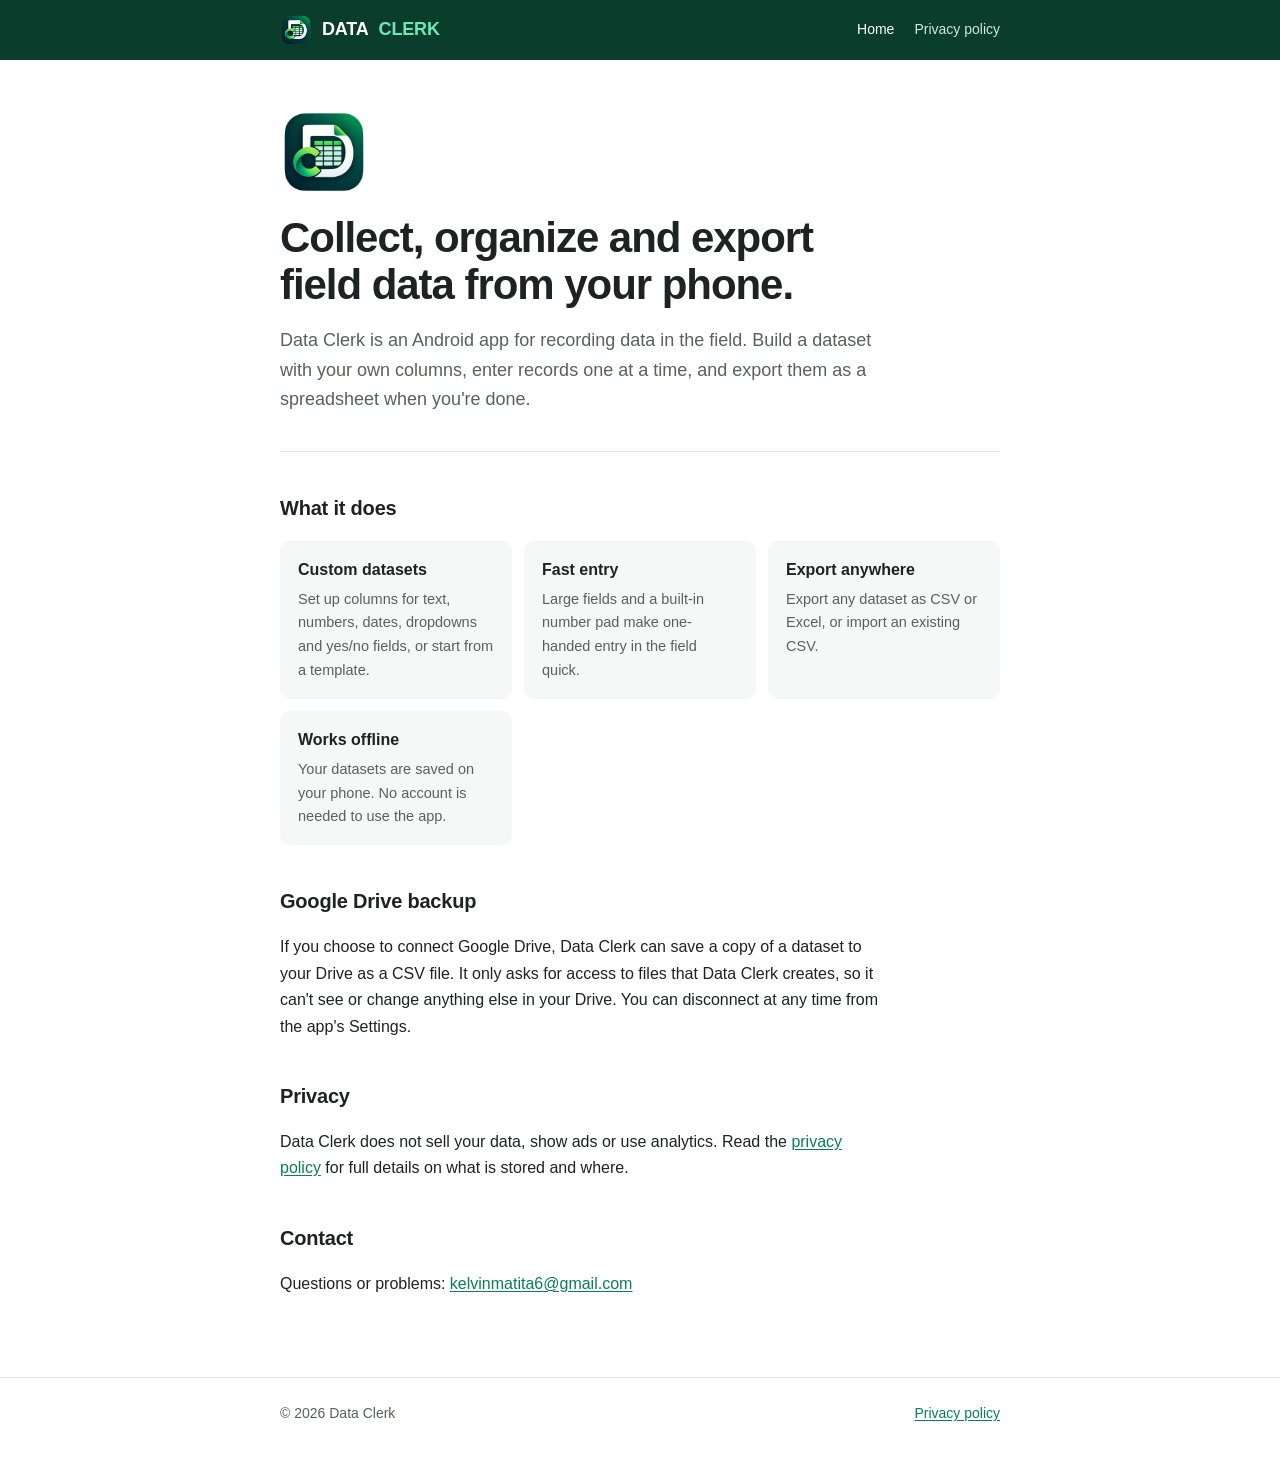
==== index.html @ 964c5aec "Add files via upload" ====
<!doctype html>
<html lang="en">
<head>
  <meta charset="utf-8">
  <meta name="viewport" content="width=device-width, initial-scale=1">
  <title>Data Clerk</title>
  <meta name="description" content="Data Clerk is an Android app for collecting and organizing field data in custom datasets, with CSV export and optional Google Drive backup.">
  <link rel="icon" type="image/png" href="logo-120.png">
  <link rel="stylesheet" href="style.css">
</head>
<body>
  <header class="top">
    <div class="wrap">
      <a class="brand" href="./"><img src="logo-120.png" alt="">DATA<span>CLERK</span></a>
      <nav><a href="./" aria-current="page">Home</a><a href="privacy.html">Privacy policy</a></nav>
    </div>
  </header>

  <main class="wrap">
    <section class="hero">
      <img src="logo-256.png" alt="Data Clerk logo" width="88" height="88">
      <h1>Collect, organize and export field data from your phone.</h1>
      <p class="lede">Data Clerk is an Android app for recording data in the field. Build a dataset with your own columns, enter records one at a time, and export them as a spreadsheet when you're done.</p>
    </section>

    <h2>What it does</h2>
    <div class="features">
      <div><strong>Custom datasets</strong><p>Set up columns for text, numbers, dates, dropdowns and yes/no fields, or start from a template.</p></div>
      <div><strong>Fast entry</strong><p>Large fields and a built-in number pad make one-handed entry in the field quick.</p></div>
      <div><strong>Export anywhere</strong><p>Export any dataset as CSV or Excel, or import an existing CSV.</p></div>
      <div><strong>Works offline</strong><p>Your datasets are saved on your phone. No account is needed to use the app.</p></div>
    </div>

    <h2>Google Drive backup</h2>
    <p>If you choose to connect Google Drive, Data Clerk can save a copy of a dataset to your Drive as a CSV file. It only asks for access to files that Data Clerk creates, so it can't see or change anything else in your Drive. You can disconnect at any time from the app's Settings.</p>

    <h2>Privacy</h2>
    <p>Data Clerk does not sell your data, show ads or use analytics. Read the <a href="privacy.html">privacy policy</a> for full details on what is stored and where.</p>

    <h2>Contact</h2>
    <p>Questions or problems: <a href="mailto:kelvinmatita6@gmail.com">kelvinmatita6@gmail.com</a></p>
  </main>

  <footer>
    <div class="wrap"><span>© 2026 Data Clerk</span><a href="privacy.html">Privacy policy</a></div>
  </footer>
</body>
</html>
---- style.css ----
/* Data Clerk site: matches the app's green / white palette. Single column, document-like. */
:root {
  --bg: #ffffff;
  --surface: #f6f8f7;
  --line: #e4e9e6;
  --ink: #1c2320;
  --ink-2: #56625b;
  --green: #0a7d55;
  --green-deep: #0b3d2c;
  --green-soft: #e3f5ec;
  --mint: #6ee7b7;
  --font: 'Inter', -apple-system, BlinkMacSystemFont, 'Segoe UI', Roboto, sans-serif;
  color-scheme: light;
}
@media (prefers-color-scheme: dark) {
  :root {
    --bg: #151a1d; --surface: #1d2327; --line: #2b3338;
    --ink: #f4f7f6; --ink-2: #b3bec0;
    --green: #34d399; --green-soft: #173a2e;
    color-scheme: dark;
  }
}
* { box-sizing: border-box; }
html { -webkit-text-size-adjust: 100%; }
body { margin: 0; background: var(--bg); color: var(--ink); font: 16px/1.65 var(--font); -webkit-font-smoothing: antialiased; }
a { color: var(--green); text-underline-offset: 2px; }
a:focus-visible { outline: 2px solid var(--green); outline-offset: 2px; border-radius: 3px; }
img { max-width: 100%; height: auto; }

.top { background: var(--green-deep); color: #fff; }
.top .wrap { display: flex; align-items: center; justify-content: space-between; gap: 16px; padding-block: 14px; flex-wrap: wrap; }
.brand { display: flex; align-items: center; gap: 10px; color: #fff; text-decoration: none; font-weight: 700; letter-spacing: -.01em; font-size: 18px; }
.brand img { width: 32px; height: 32px; border-radius: 8px; }
.brand span { color: var(--mint); }
.top nav { display: flex; gap: 20px; font-size: 14px; }
.top nav a { color: #cfe8dc; text-decoration: none; }
.top nav a:hover, .top nav a[aria-current] { color: #fff; }

.wrap { max-width: 760px; margin: 0 auto; padding-inline: 20px; }
main { padding-block: 48px 64px; }

.hero { display: grid; gap: 18px; padding-bottom: 36px; border-bottom: 1px solid var(--line); }
.hero img { width: 88px; height: 88px; border-radius: 20px; }
h1 { font-size: clamp(30px, 6vw, 42px); line-height: 1.12; letter-spacing: -.025em; margin: 0; text-wrap: balance; }
.lede { font-size: 18px; color: var(--ink-2); margin: 0; max-width: 60ch; }

h2 { font-size: 20px; letter-spacing: -.01em; margin: 40px 0 10px; }
h3 { font-size: 16px; margin: 24px 0 6px; }
p, li { max-width: 68ch; }
ul { padding-left: 20px; }
li + li { margin-top: 6px; }

.features { display: grid; grid-template-columns: repeat(auto-fit, minmax(210px, 1fr)); gap: 12px; margin-top: 16px; }
.features div { background: var(--surface); border-radius: 10px; padding: 16px 18px; }
.features strong { display: block; margin-bottom: 4px; }
.features p { margin: 0; font-size: 14.5px; color: var(--ink-2); }

.note { background: var(--green-soft); border-radius: 10px; padding: 16px 18px; margin-top: 20px; }
.note p { margin: 0; }
.meta { color: var(--ink-2); font-size: 14px; margin: 0; }

.data-table { width: 100%; border-collapse: collapse; font-size: 15px; margin-top: 12px; }
.table-scroll { overflow-x: auto; }
.data-table th, .data-table td { text-align: left; vertical-align: top; padding: 10px 12px 10px 0; border-bottom: 1px solid var(--line); }
.data-table th { font-size: 12px; text-transform: uppercase; letter-spacing: .06em; color: var(--ink-2); font-weight: 600; }

footer { border-top: 1px solid var(--line); padding-block: 24px 40px; color: var(--ink-2); font-size: 14px; }
footer .wrap { display: flex; justify-content: space-between; gap: 12px; flex-wrap: wrap; }
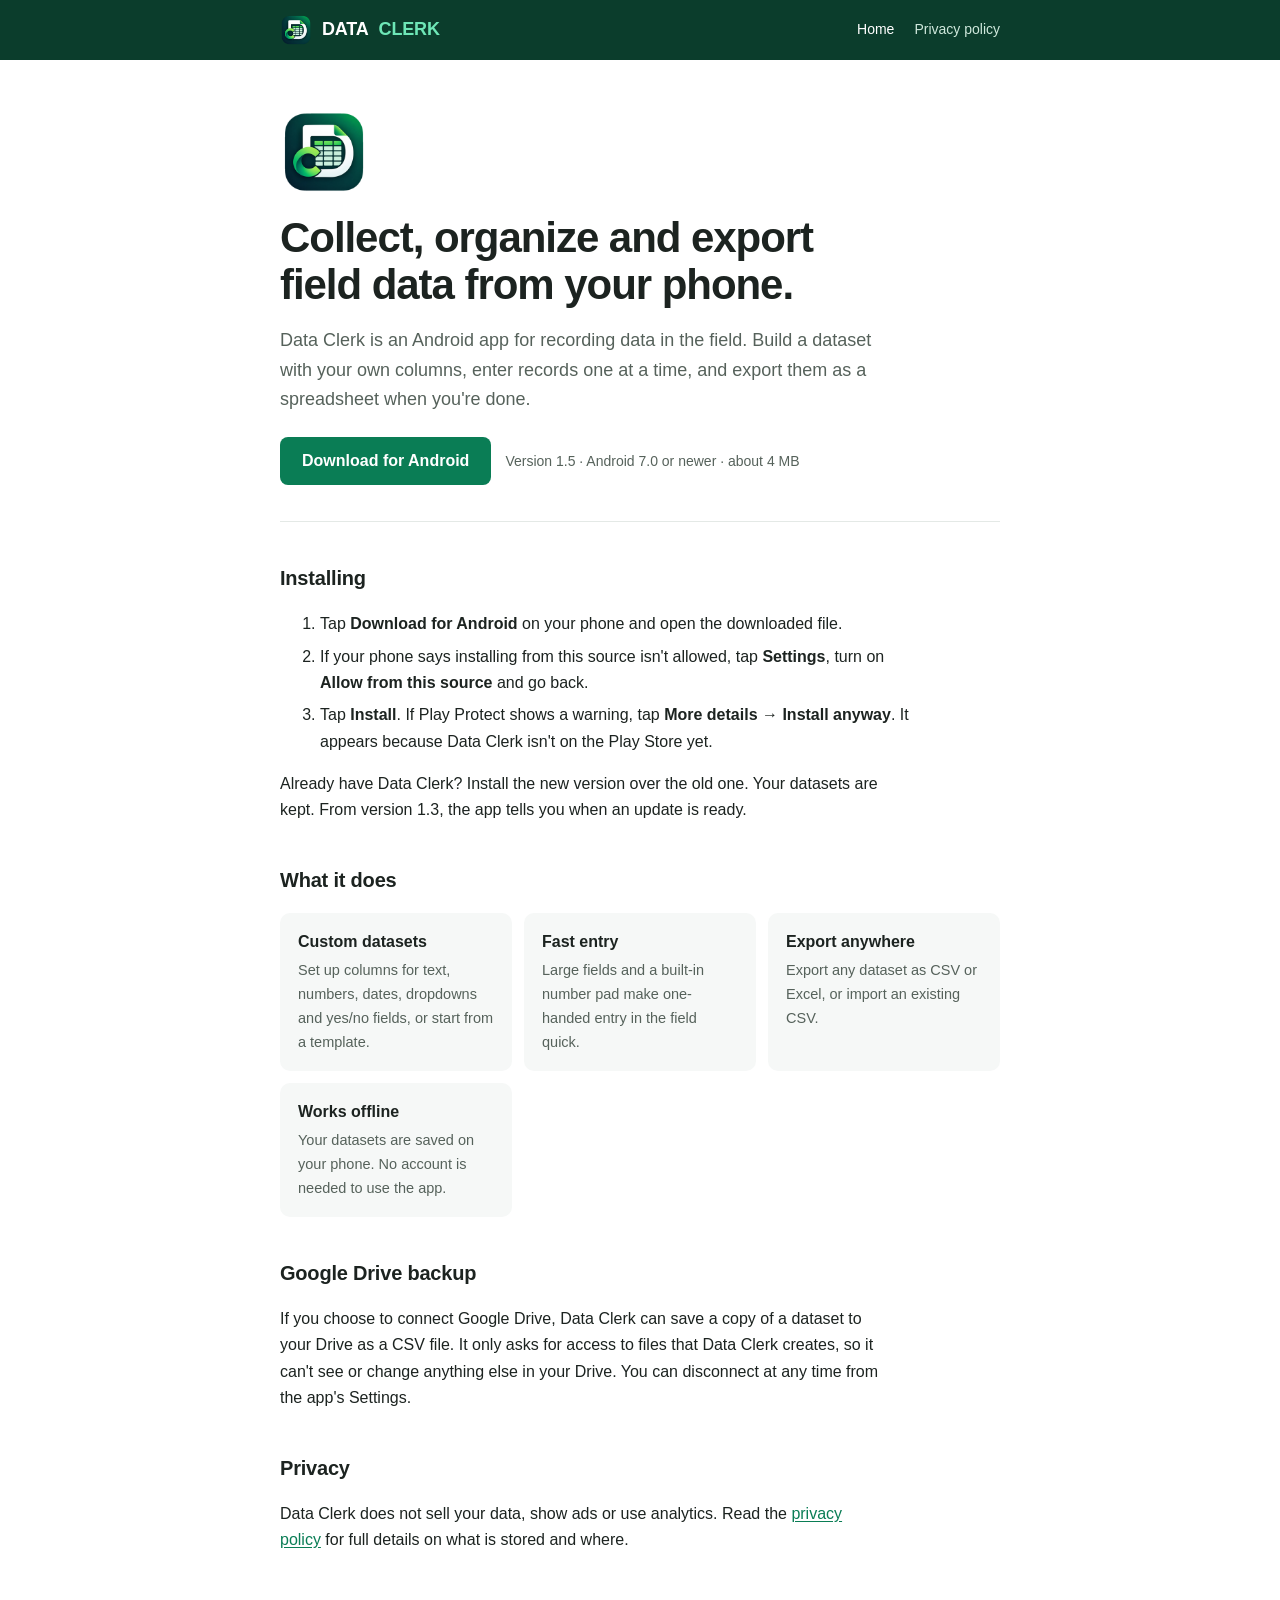
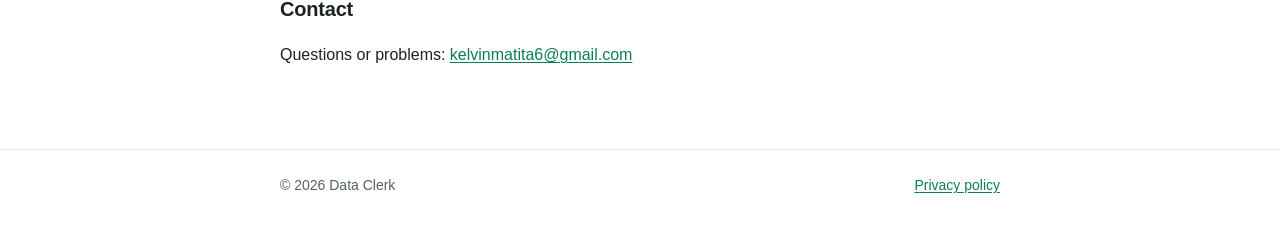
==== commit a00c7e6f: "Add files via upload" ====
--- a/index.html
+++ b/index.html
@@ -21,7 +21,19 @@
       <img src="logo-256.png" alt="Data Clerk logo" width="88" height="88">
       <h1>Collect, organize and export field data from your phone.</h1>
       <p class="lede">Data Clerk is an Android app for recording data in the field. Build a dataset with your own columns, enter records one at a time, and export them as a spreadsheet when you're done.</p>
+      <div class="download">
+        <a class="btn-download" href="DataClerk.apk">Download for Android</a>
+        <span class="meta">Version 1.5 · Android 7.0 or newer · about 4 MB</span>
+      </div>
     </section>
+
+    <h2>Installing</h2>
+    <ol>
+      <li>Tap <strong>Download for Android</strong> on your phone and open the downloaded file.</li>
+      <li>If your phone says installing from this source isn't allowed, tap <strong>Settings</strong>, turn on <strong>Allow from this source</strong> and go back.</li>
+      <li>Tap <strong>Install</strong>. If Play Protect shows a warning, tap <strong>More details → Install anyway</strong>. It appears because Data Clerk isn't on the Play Store yet.</li>
+    </ol>
+    <p>Already have Data Clerk? Install the new version over the old one. Your datasets are kept. From version 1.3, the app tells you when an update is ready.</p>
 
     <h2>What it does</h2>
     <div class="features">
--- a/style.css
+++ b/style.css
@@ -55,7 +55,12 @@
 .features strong { display: block; margin-bottom: 4px; }
 .features p { margin: 0; font-size: 14.5px; color: var(--ink-2); }
 
-.note { background: var(--green-soft); border-radius: 10px; padding: 16px 18px; margin-top: 20px; }
+.download { display: flex; align-items: center; gap: 14px; flex-wrap: wrap; margin-top: 4px; }
+.btn-download { display: inline-flex; align-items: center; min-height: 48px; padding: 0 22px; border-radius: 8px; background: #0a7d55; color: #fff; font-weight: 600; text-decoration: none; }
+.btn-download:hover { background: #075f41; }
+@media (prefers-color-scheme: dark) { .btn-download { background: var(--green); color: #04261a; } .btn-download:hover { background: var(--mint); } }
+
+.note {background: var(--green-soft); border-radius: 10px; padding: 16px 18px; margin-top: 20px; }
 .note p { margin: 0; }
 .meta { color: var(--ink-2); font-size: 14px; margin: 0; }
 
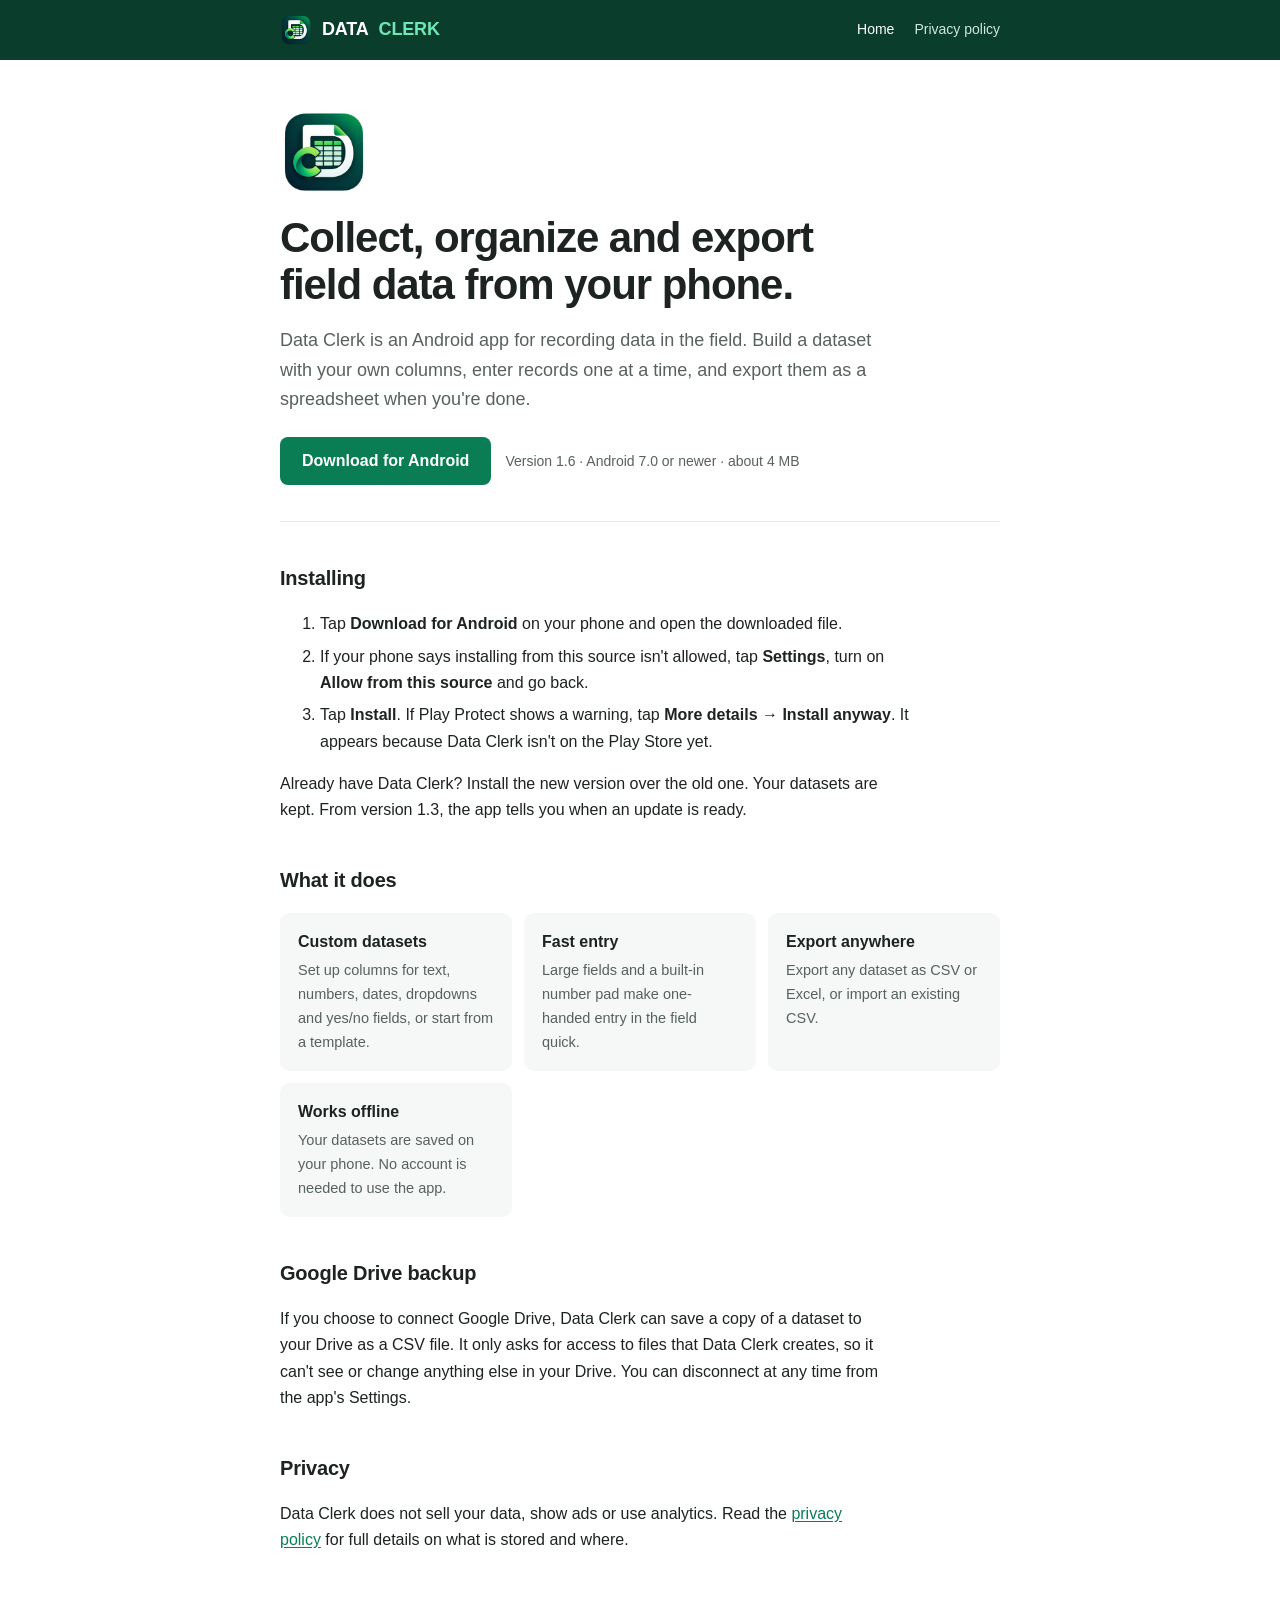
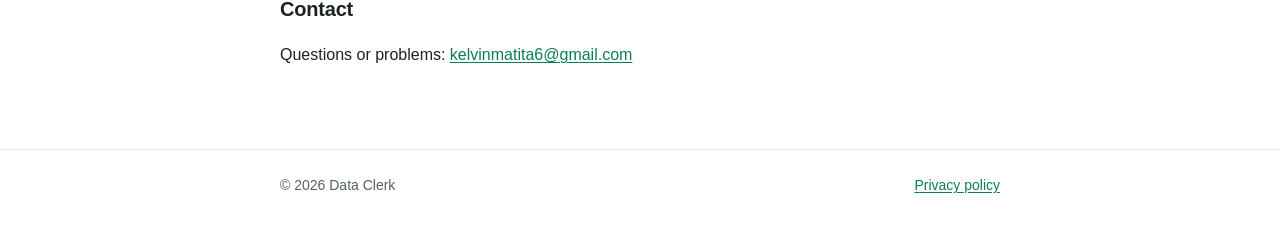
==== commit 409dabb4: "Add files via upload" ====
--- a/index.html
+++ b/index.html
@@ -23,7 +23,7 @@
       <p class="lede">Data Clerk is an Android app for recording data in the field. Build a dataset with your own columns, enter records one at a time, and export them as a spreadsheet when you're done.</p>
       <div class="download">
         <a class="btn-download" href="DataClerk.apk">Download for Android</a>
-        <span class="meta">Version 1.5 · Android 7.0 or newer · about 4 MB</span>
+        <span class="meta">Version 1.6 · Android 7.0 or newer · about 4 MB</span>
       </div>
     </section>
 
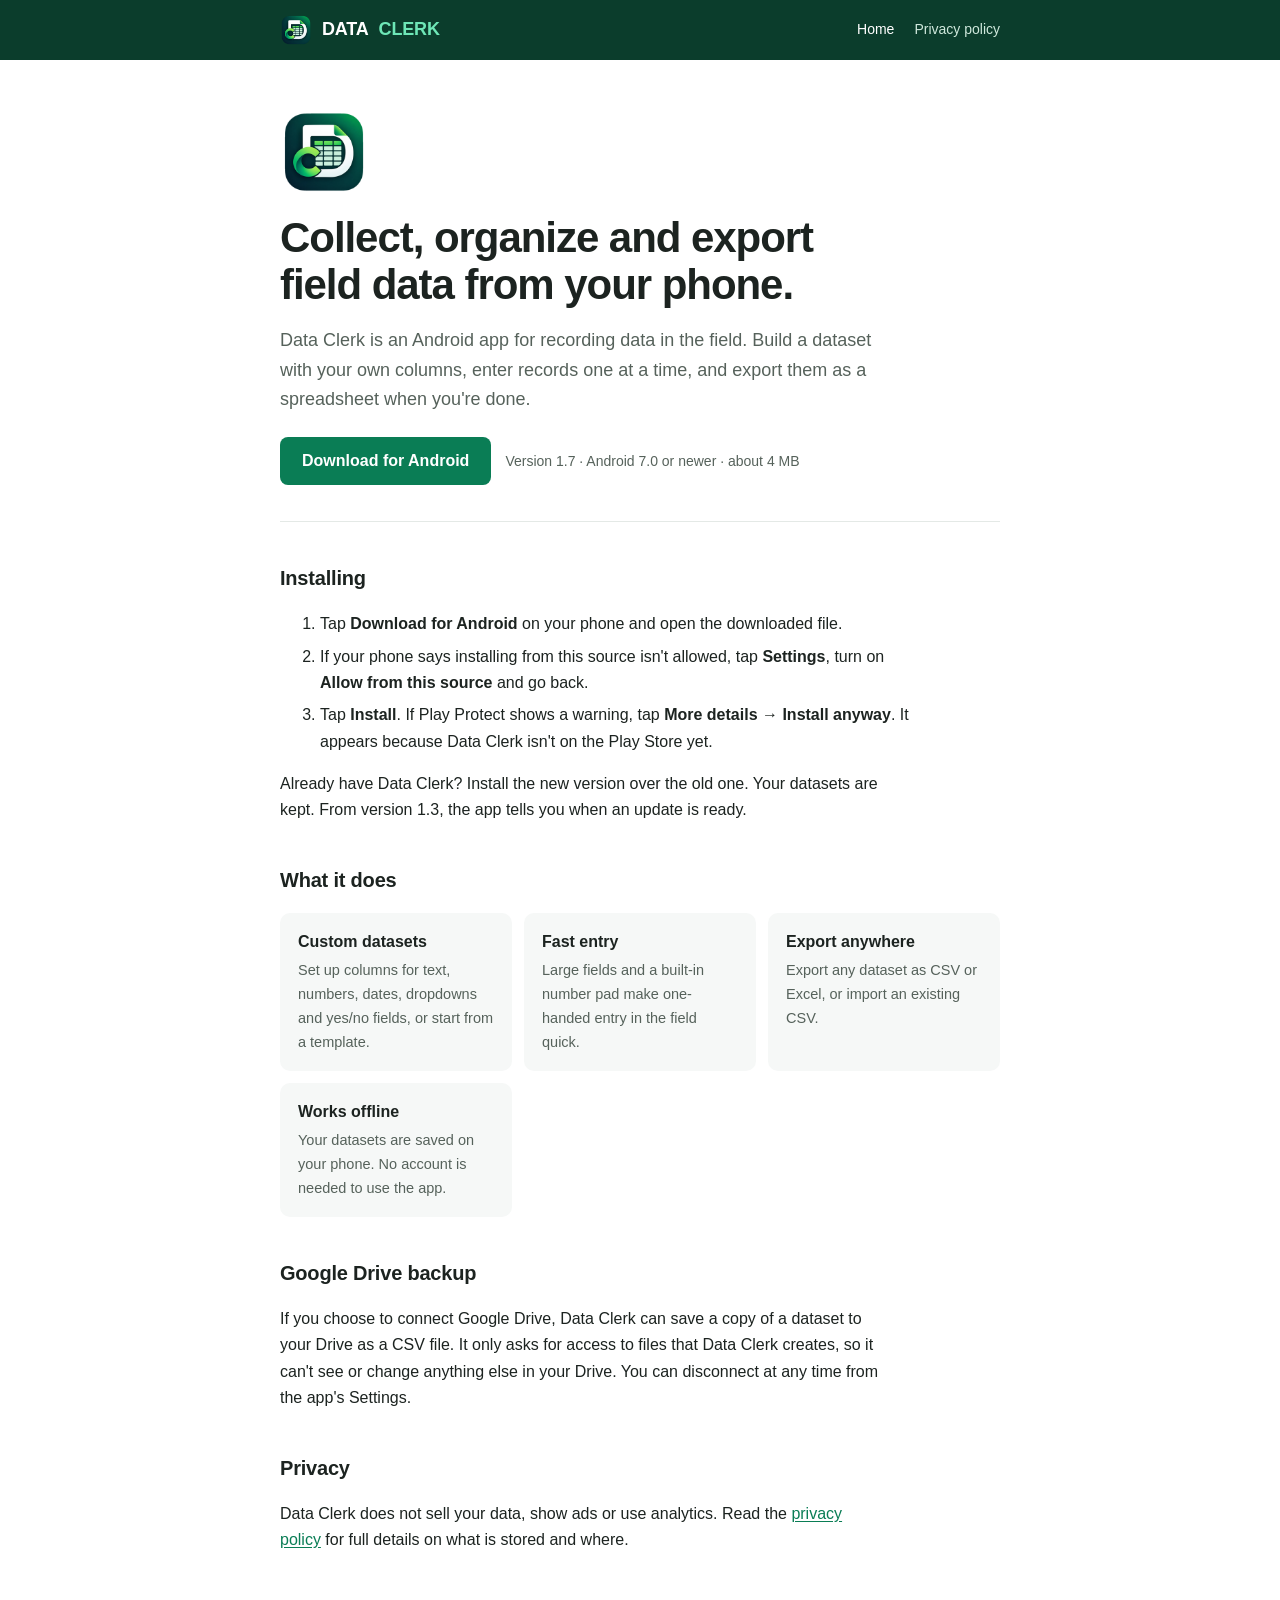
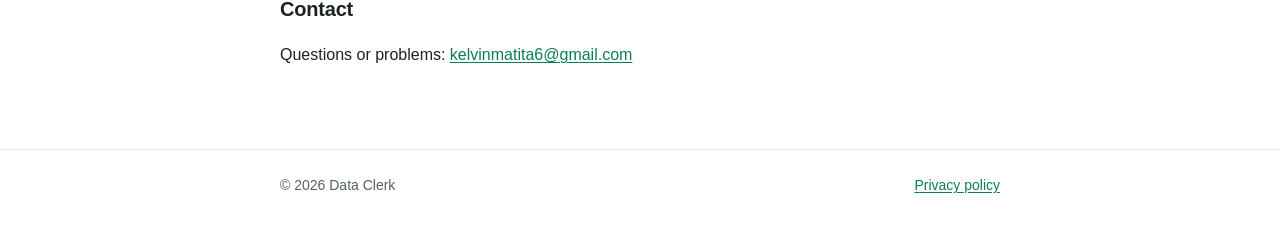
==== commit a467ea4e: "Add files via upload" ====
--- a/index.html
+++ b/index.html
@@ -23,7 +23,7 @@
       <p class="lede">Data Clerk is an Android app for recording data in the field. Build a dataset with your own columns, enter records one at a time, and export them as a spreadsheet when you're done.</p>
       <div class="download">
         <a class="btn-download" href="DataClerk.apk">Download for Android</a>
-        <span class="meta">Version 1.6 · Android 7.0 or newer · about 4 MB</span>
+        <span class="meta">Version 1.7 · Android 7.0 or newer · about 4 MB</span>
       </div>
     </section>
 
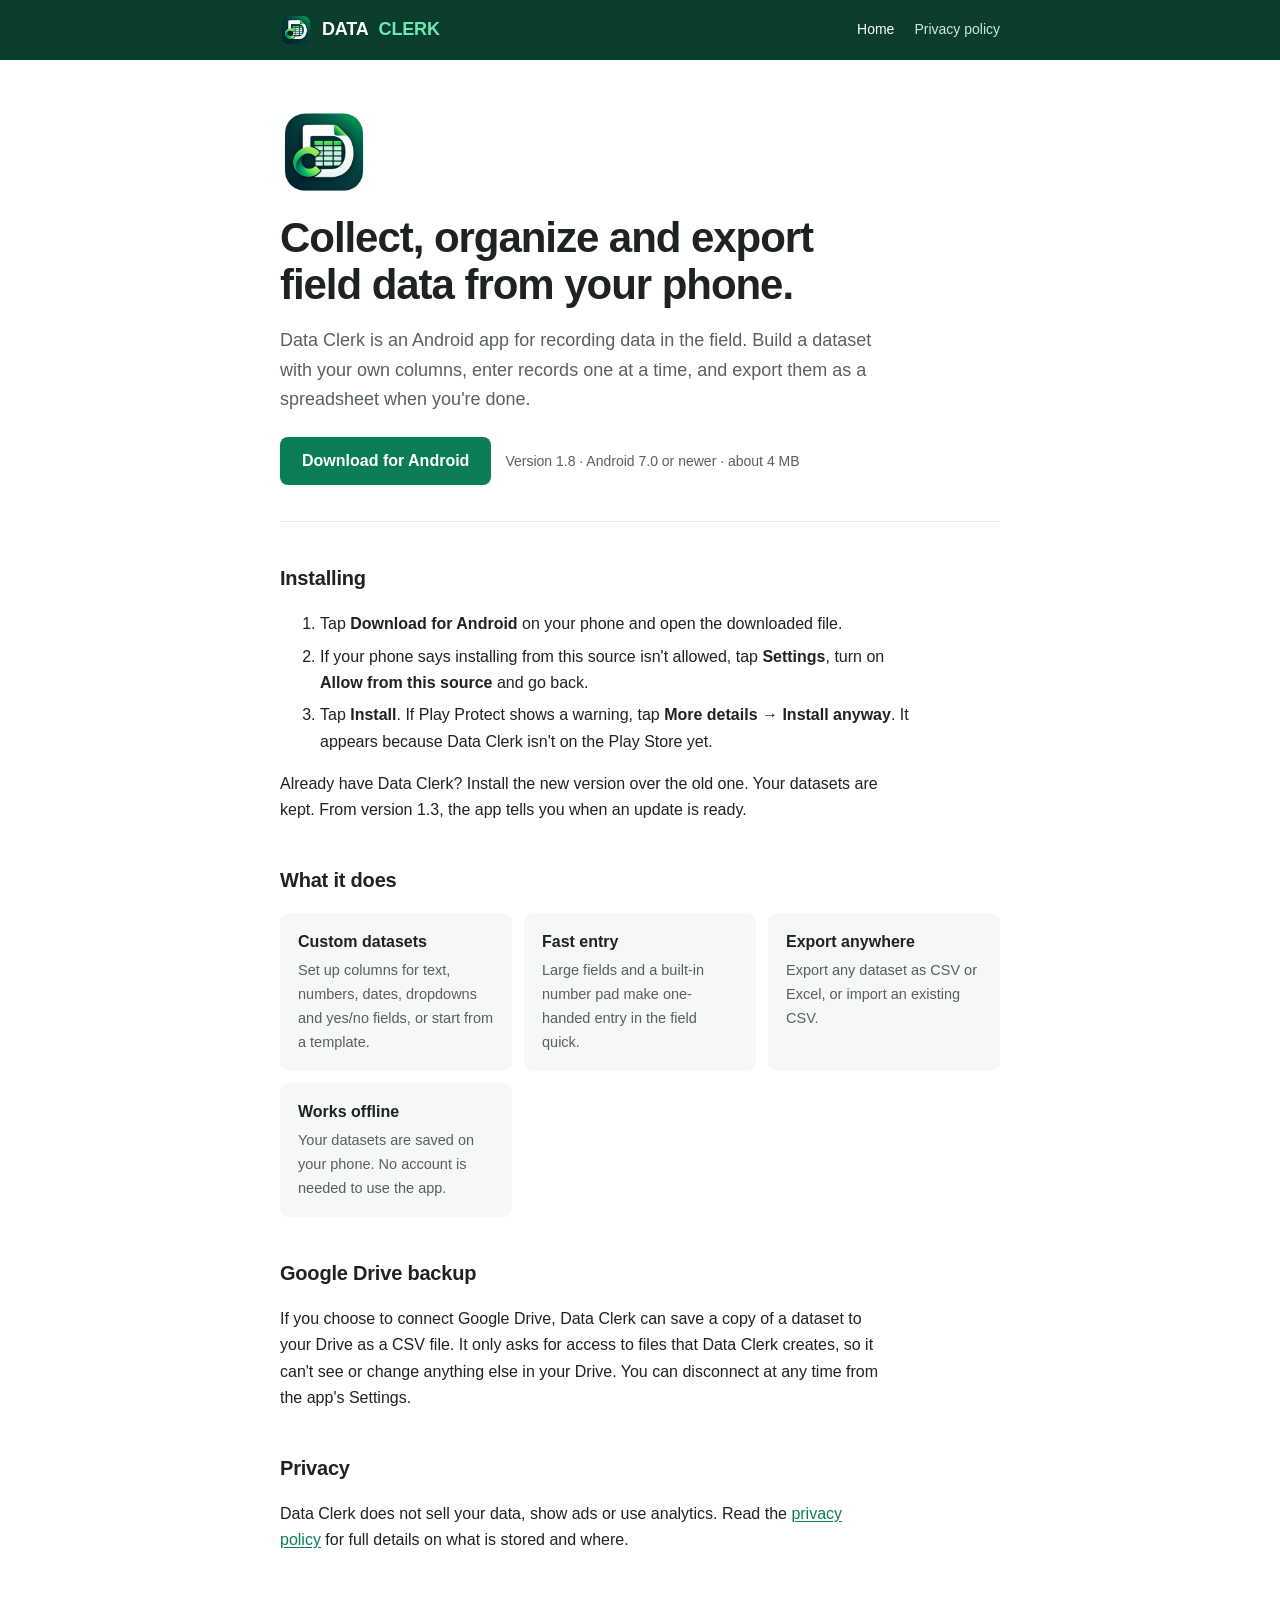
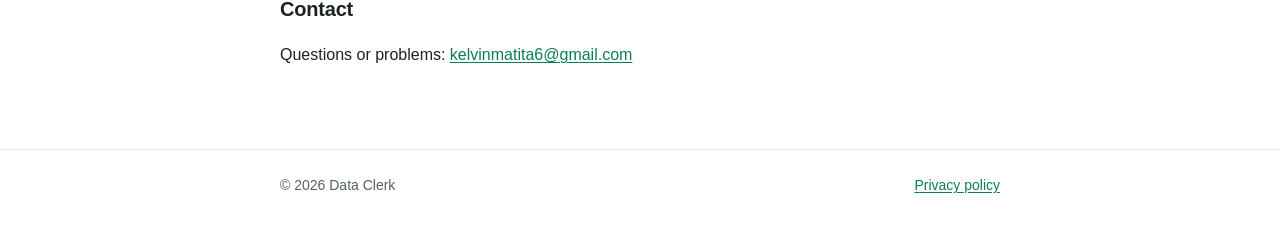
==== commit 8c3a5181: "Add files via upload" ====
--- a/index.html
+++ b/index.html
@@ -23,7 +23,7 @@
       <p class="lede">Data Clerk is an Android app for recording data in the field. Build a dataset with your own columns, enter records one at a time, and export them as a spreadsheet when you're done.</p>
       <div class="download">
         <a class="btn-download" href="DataClerk.apk">Download for Android</a>
-        <span class="meta">Version 1.7 · Android 7.0 or newer · about 4 MB</span>
+        <span class="meta">Version 1.8 · Android 7.0 or newer · about 4 MB</span>
       </div>
     </section>
 
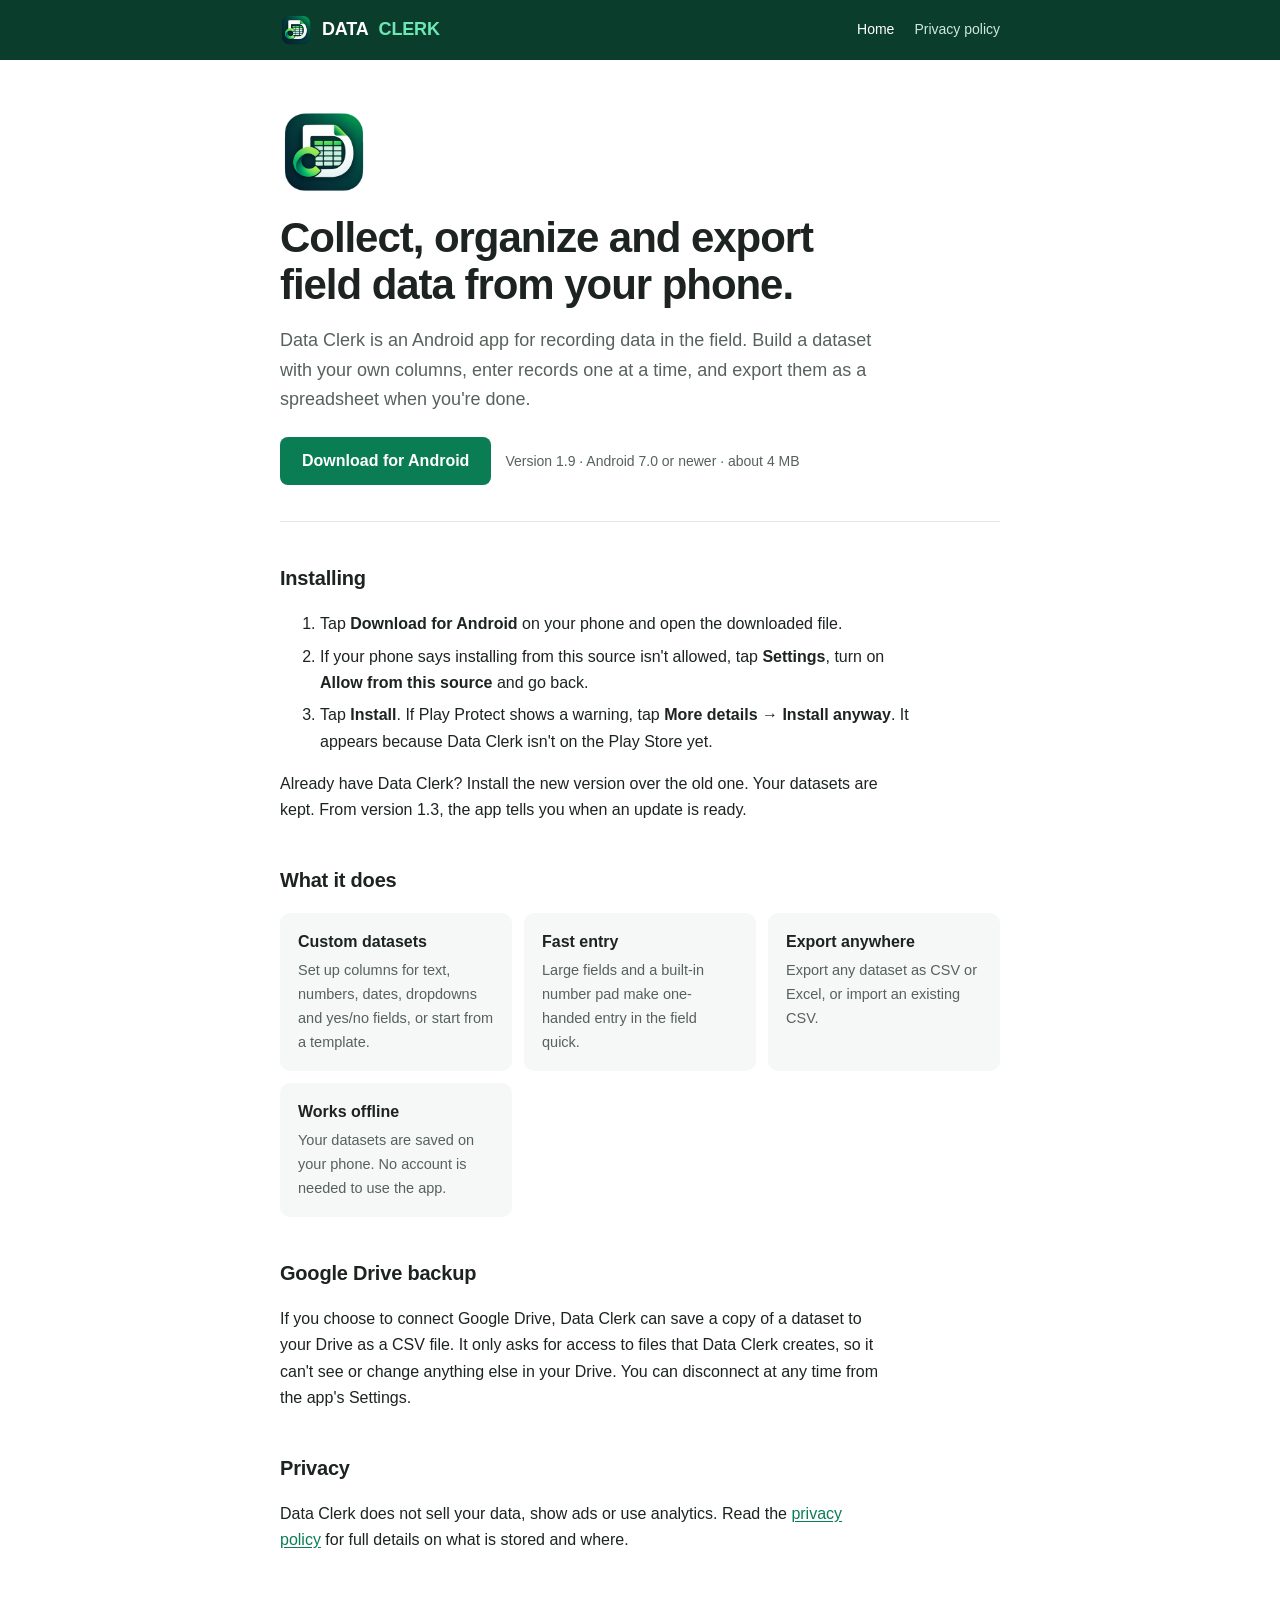
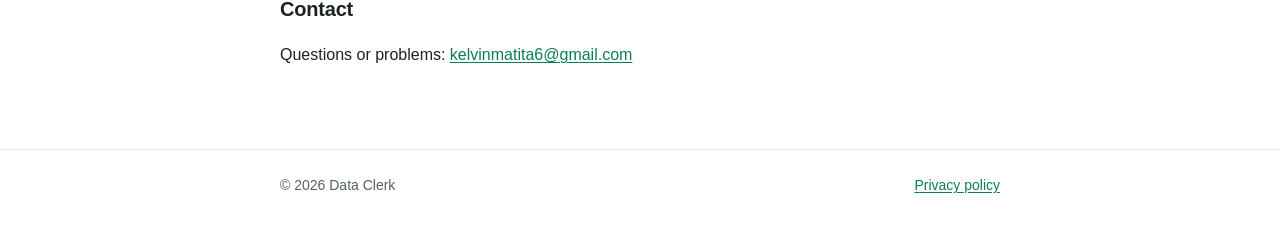
==== commit a67ea511: "Release Data Clerk 1.9: exports saved to Documents/Data Clerk" ====
--- a/index.html
+++ b/index.html
@@ -23,7 +23,7 @@
       <p class="lede">Data Clerk is an Android app for recording data in the field. Build a dataset with your own columns, enter records one at a time, and export them as a spreadsheet when you're done.</p>
       <div class="download">
         <a class="btn-download" href="DataClerk.apk">Download for Android</a>
-        <span class="meta">Version 1.8 · Android 7.0 or newer · about 4 MB</span>
+        <span class="meta">Version 1.9 · Android 7.0 or newer · about 4 MB</span>
       </div>
     </section>
 
